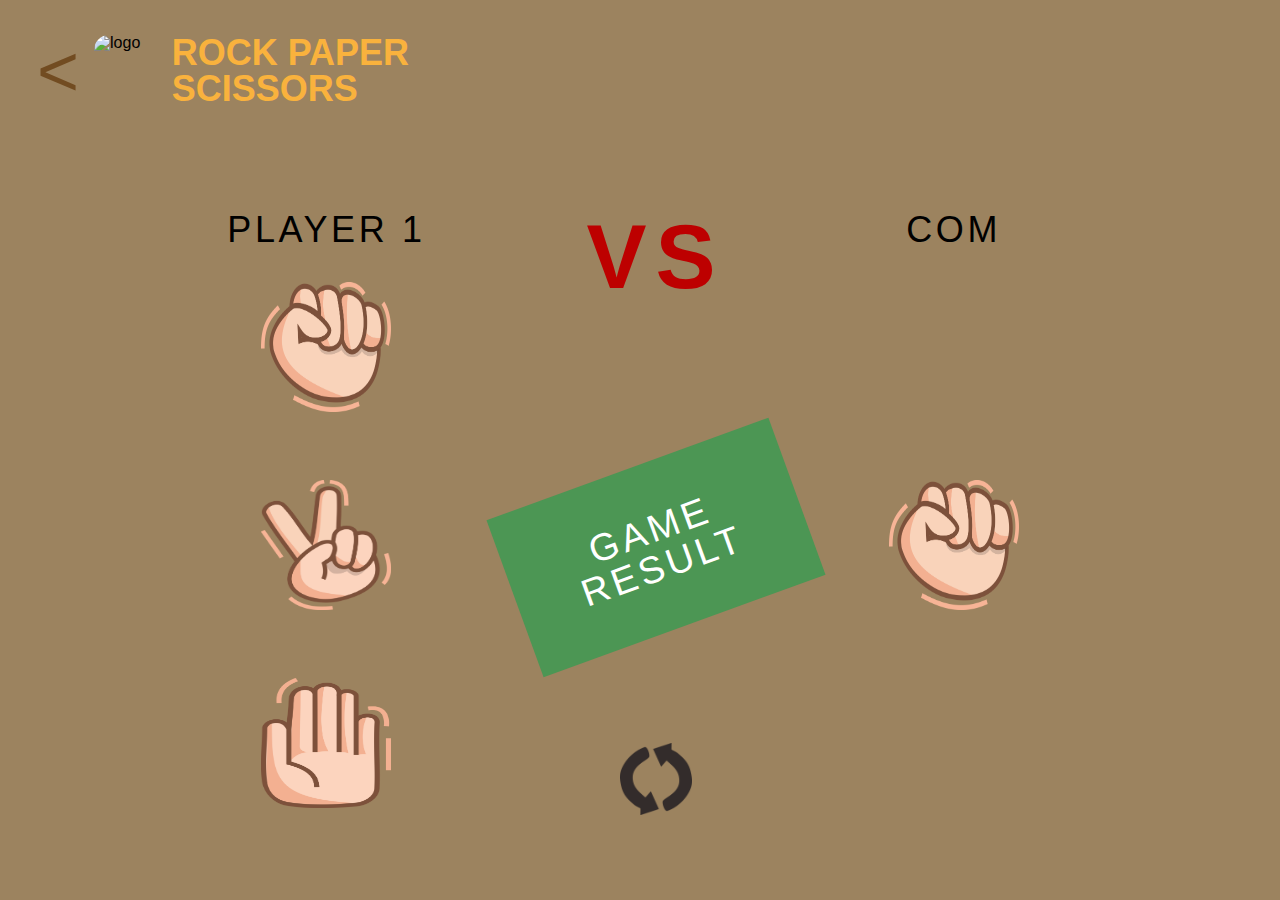
==== RockPaperScissor.html @ be8169e6 "finalize" ====
<!DOCTYPE html>
<html lang="en">

<head>
    <meta charset="UTF-8">
    <meta name="viewport" content="width=device-width, initial-scale=1.0">
    <title>Rock Paper Scissor</title>
    <link rel="stylesheet" href="style2.css">
</head>

<body>
    <nav>
        <a href="">
            <</a> <img src="assets/logo.png" alt="logo">
                <h1>Rock Paper Scissors</h1>

    </nav>

    <div class="container">
        <div class="area-player">
            <h4>PLAYER 1</h4>
            <img src="assets/batu.png" class="batu">

            <img src="assets/gunting.png" class="gunting">

            <img src="assets/kertas.png" class="kertas">
        </div>

        <div class="info">
            <h3>VS</h3>

            <div class="result information">
                <p>GAME RESULT</p>
            </div>


            <img src="/assets/refresh.png" class="refresh-img rotate" alt="refresh">
        </div>

        <div class="area-komputer">
            <h4>COM</h4>
            <img class="img-komputer" src="assets/batu.png">
            <!-- <img src="assets/gunting.png" class="img-komputer">
            <img src="assets/kertas.png" cclass="img-komputer"> -->
        </div>
    </div>
    <script src='script2.js' type="text/javascript"></script>
</body>

</html>
---- style2.css ----
/* http://meyerweb.com/eric/tools/css/reset/ 
   v2.0 | 20110126
   License: none (public domain)
*/

html,
body,
div,
span,
applet,
object,
iframe,
h1,
h2,
h3,
h4,
h5,
h6,
p,
blockquote,
pre,
a,
abbr,
acronym,
address,
big,
cite,
code,
del,
dfn,
em,
img,
ins,
kbd,
q,
s,
samp,
small,
strike,
strong,
sub,
sup,
tt,
var,
b,
u,
i,
center,
dl,
dt,
dd,
ol,
ul,
li,
fieldset,
form,
label,
legend,
table,
caption,
tbody,
tfoot,
thead,
tr,
th,
td,
article,
aside,
canvas,
details,
embed,
figure,
figcaption,
footer,
header,
hgroup,
menu,
nav,
output,
ruby,
section,
summary,
time,
mark,
audio,
video {
    margin: 0;
    padding: 0;
    border: 0;
    font-size: 100%;
    font: inherit;
    vertical-align: baseline;
}
/* HTML5 display-role reset for older browsers */
article,
aside,
details,
figcaption,
figure,
footer,
header,
hgroup,
menu,
nav,
section {
    display: block;
}
body {
    line-height: 1;
}
ol,
ul {
    list-style: none;
}
blockquote,
q {
    quotes: none;
}
blockquote:before,
blockquote:after,
q:before,
q:after {
    content: "";
    content: none;
}
table {
    border-collapse: collapse;
    border-spacing: 0;
}

/* Suwit Jawa 2.0 */

body {
    background: #9c835f;
    font-family: arial;
}

nav {
    display: flex;
    align-items: center;
    padding: 20px 37px;
    width: 40%;
    justify-content: space-between;
}

nav img {
    width: 72px;
    height: 72px;
}

nav a {
    font-size: 72px;
    text-decoration: none;
    color: #724c21;
}

h1 {
    font-size: 36px;
    font-weight: bold;
    text-transform: uppercase;
    color: #f9b23d;
}

.container {
    width: 70%;
    height: 70vh;
    margin: 70px auto 0 auto;
    display: flex;
    justify-content: space-between;
}

.area-player {
    width: 30%;
    height: 100%;
    display: flex;
    flex-direction: column;
    align-items: center;
}

.area-player h4 {
    letter-spacing: 0.1em;
    font-size: 36px;
}

.info {
    width: 30%;
    height: 100%;
    display: grid;
    grid-template-rows: 20% 20% 20% 20% 20%;
}

.info h3 {
    font-size: 90px;
    color: #bd0000;
    letter-spacing: 0.1em;
    font-weight: bold;
    grid-row-start: 1;
    text-align: center;
}

.info img {
    width: 72px;
    height: 72px;
    grid-row-start: 5;
}

.info .result {
    width: 270px;
    height: 137px;
    background: #4c9654;
    letter-spacing: 0.1em;
    color: white;
    padding: 15px;
    display: flex;
    align-items: center;
    justify-content: center;
    grid-row-start: 3;
    margin: 0 auto;
    transform: rotate(-20deg);
    cursor: pointer;
    font-size: 38px;
    text-align: center;
}

.info .result:hover {
    background: #035b0c;
}

.area-komputer {
    width: 30%;
    height: 100%;
    display: flex;
    flex-direction: column;
    align-items: center;
}

.area-komputer h4 {
    letter-spacing: 0.1em;
    font-size: 36px;
}

ul {
    padding-top: 80px;
    padding-left: 25px;
}

li {
    display: inline-block;
    margin: 0 18px;
}

img {
    width: 130px;
    height: 130px;
    margin: auto;
    border-radius: 30px;
    padding: 15px;
}

.batu,
.gunting,
.kertas {
    transition: 0.3s;
    position: relative;
    top: 0;
    cursor: pointer;
}

.batu:hover,
.kertas:hover,
.gunting:hover,
.active {
    background-color: #c4c4c4;
}

.batu:active,
.kertas:active,
.gunting:active {
    top: 2px;
    background-color: #c4c4c4;
}

.rotate {
    -webkit-transform: rotate(-90deg);
    -moz-transform: rotate(-90deg);
    -o-transform: rotate(-90deg);
    -ms-transform: rotate(-90deg);
    transform: rotate(-90deg);
    -webkit-transition: all 0.1s linear;
}

.refresh-img {
    transition-duration: 2s;
}
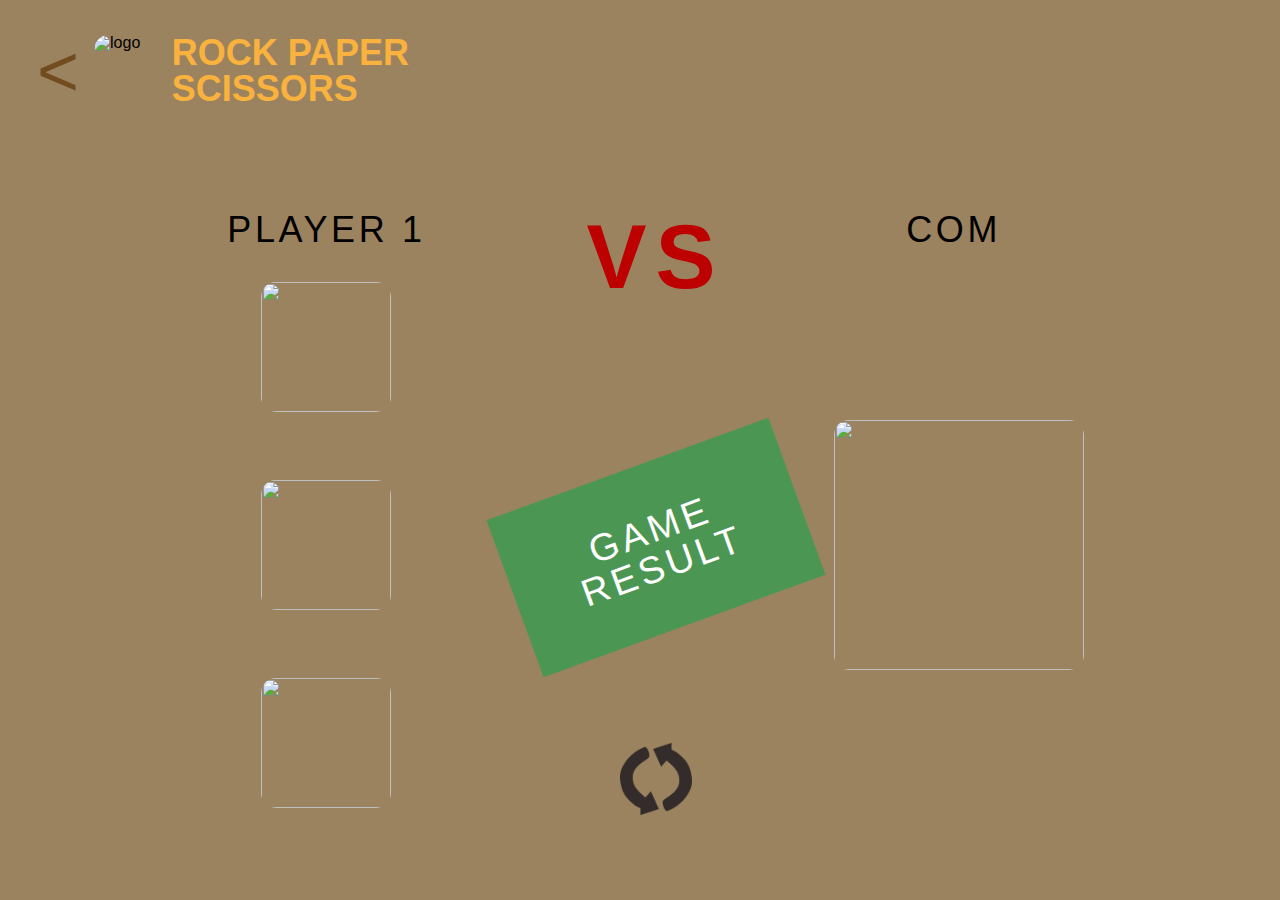
==== commit 9d22cd71: "update" ====
--- a/RockPaperScissor.html
+++ b/RockPaperScissor.html
@@ -19,11 +19,11 @@
     <div class="container">
         <div class="area-player">
             <h4>PLAYER 1</h4>
-            <img src="assets/batu.png" class="batu">
+            <img src="img/batu.png" class="batu">
 
-            <img src="assets/gunting.png" class="gunting">
+            <img src="img/gunting.png" class="gunting">
 
-            <img src="assets/kertas.png" class="kertas">
+            <img src="img/kertas.png" class="kertas">
         </div>
 
         <div class="info">
@@ -39,7 +39,7 @@
 
         <div class="area-komputer">
             <h4>COM</h4>
-            <img class="img-komputer" src="assets/batu.png">
+            <img class="img-komputer" src="img/batu.png">
             <!-- <img src="assets/gunting.png" class="img-komputer">
             <img src="assets/kertas.png" cclass="img-komputer"> -->
         </div>
--- a/style2.css
+++ b/style2.css
@@ -257,6 +257,11 @@
     padding: 15px;
 }
 
+.img-komputer {
+    width: 250px;
+    height: 250px;
+}
+
 .batu,
 .gunting,
 .kertas {
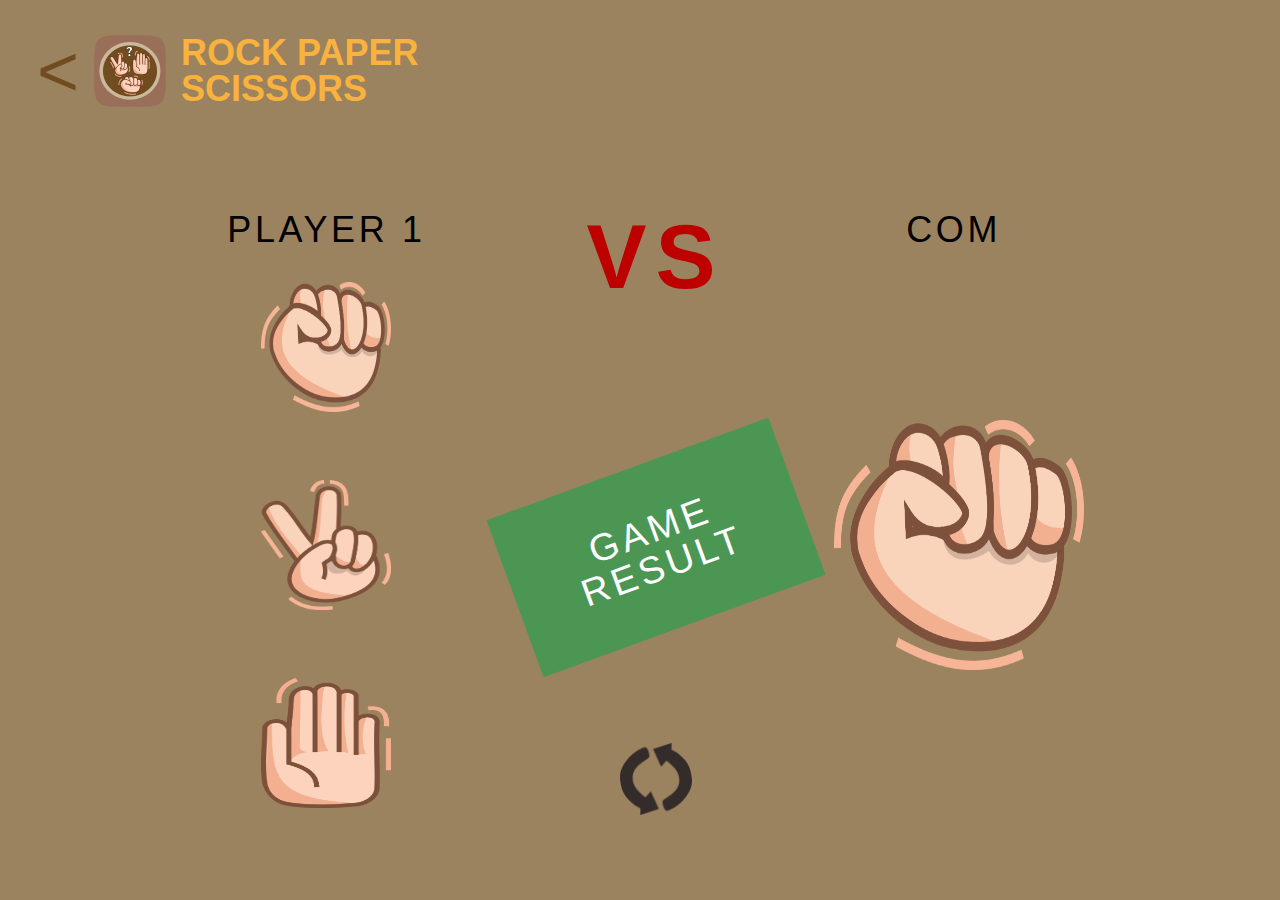
==== commit dad5e5f4: "update image" ====
--- a/RockPaperScissor.html
+++ b/RockPaperScissor.html
@@ -19,11 +19,11 @@
     <div class="container">
         <div class="area-player">
             <h4>PLAYER 1</h4>
-            <img src="img/batu.png" class="batu">
+            <img src="assets/batu.png" class="batu">
 
-            <img src="img/gunting.png" class="gunting">
+            <img src="assets/gunting.png" class="gunting">
 
-            <img src="img/kertas.png" class="kertas">
+            <img src="assets/kertas.png" class="kertas">
         </div>
 
         <div class="info">
@@ -39,7 +39,7 @@
 
         <div class="area-komputer">
             <h4>COM</h4>
-            <img class="img-komputer" src="img/batu.png">
+            <img class="img-komputer" src="assets/batu.png">
             <!-- <img src="assets/gunting.png" class="img-komputer">
             <img src="assets/kertas.png" cclass="img-komputer"> -->
         </div>
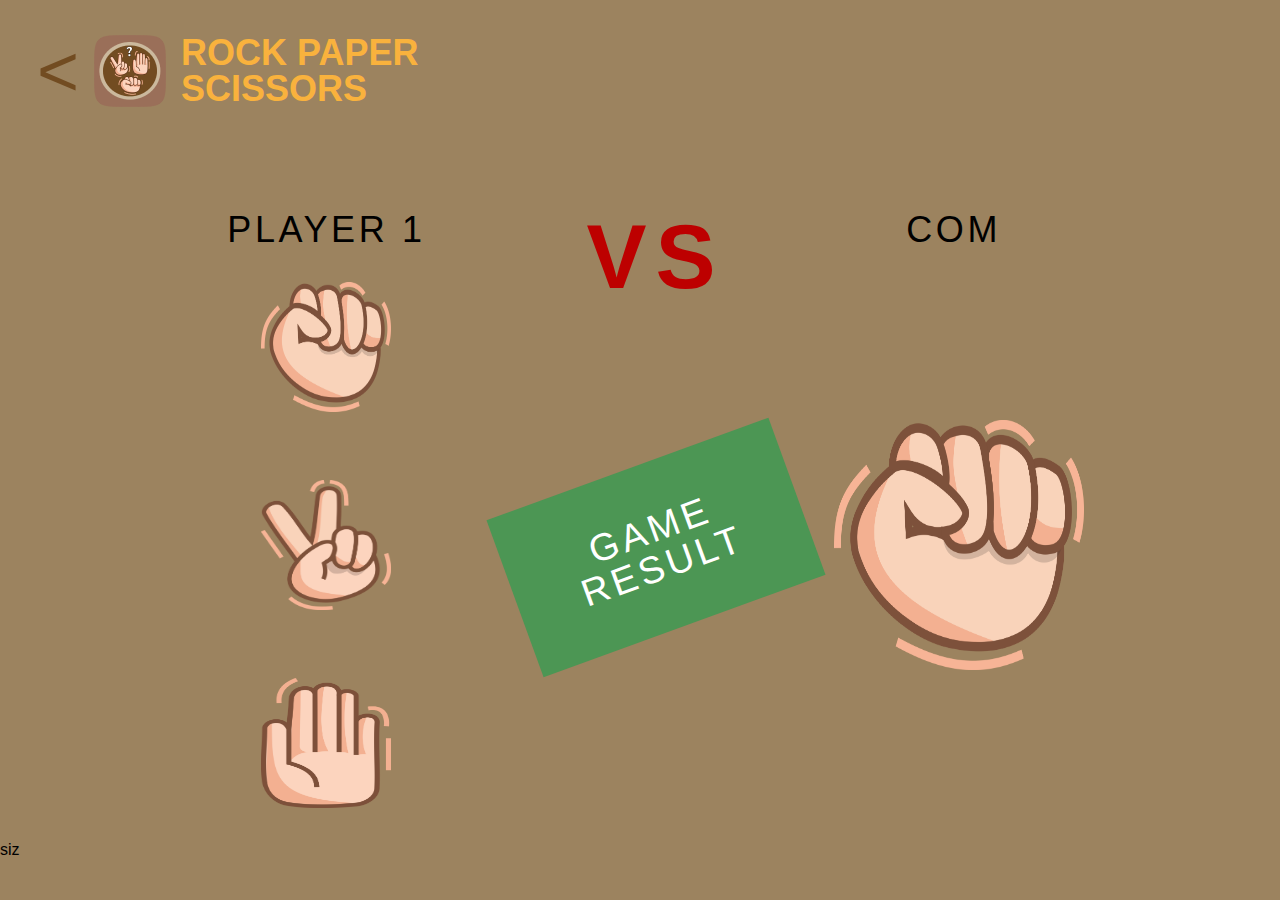
==== commit 6f857c15: "change file name" ====
--- a/RockPaperScissor.html
+++ b/RockPaperScissor.html
@@ -5,7 +5,7 @@
     <meta charset="UTF-8">
     <meta name="viewport" content="width=device-width, initial-scale=1.0">
     <title>Rock Paper Scissor</title>
-    <link rel="stylesheet" href="style2.css">
+    <link rel="stylesheet" href="style.css">
 </head>
 
 <body>
@@ -32,9 +32,6 @@
             <div class="result information">
                 <p>GAME RESULT</p>
             </div>
-
-
-            <img src="/assets/refresh.png" class="refresh-img rotate" alt="refresh">
         </div>
 
         <div class="area-komputer">
@@ -44,7 +41,7 @@
             <img src="assets/kertas.png" cclass="img-komputer"> -->
         </div>
     </div>
-    <script src='script2.js' type="text/javascript"></script>
-</body>
+    <script src='script.js' type="text/javascript"></script>
+</body>siz
 
 </html>--- a/style.css
+++ b/style.css
@@ -0,0 +1,299 @@
+/* http://meyerweb.com/eric/tools/css/reset/ 
+   v2.0 | 20110126
+   License: none (public domain)
+*/
+
+html,
+body,
+div,
+span,
+applet,
+object,
+iframe,
+h1,
+h2,
+h3,
+h4,
+h5,
+h6,
+p,
+blockquote,
+pre,
+a,
+abbr,
+acronym,
+address,
+big,
+cite,
+code,
+del,
+dfn,
+em,
+img,
+ins,
+kbd,
+q,
+s,
+samp,
+small,
+strike,
+strong,
+sub,
+sup,
+tt,
+var,
+b,
+u,
+i,
+center,
+dl,
+dt,
+dd,
+ol,
+ul,
+li,
+fieldset,
+form,
+label,
+legend,
+table,
+caption,
+tbody,
+tfoot,
+thead,
+tr,
+th,
+td,
+article,
+aside,
+canvas,
+details,
+embed,
+figure,
+figcaption,
+footer,
+header,
+hgroup,
+menu,
+nav,
+output,
+ruby,
+section,
+summary,
+time,
+mark,
+audio,
+video {
+    margin: 0;
+    padding: 0;
+    border: 0;
+    font-size: 100%;
+    font: inherit;
+    vertical-align: baseline;
+}
+/* HTML5 display-role reset for older browsers */
+article,
+aside,
+details,
+figcaption,
+figure,
+footer,
+header,
+hgroup,
+menu,
+nav,
+section {
+    display: block;
+}
+body {
+    line-height: 1;
+}
+ol,
+ul {
+    list-style: none;
+}
+blockquote,
+q {
+    quotes: none;
+}
+blockquote:before,
+blockquote:after,
+q:before,
+q:after {
+    content: "";
+    content: none;
+}
+table {
+    border-collapse: collapse;
+    border-spacing: 0;
+}
+
+/* Suwit Jawa 2.0 */
+
+body {
+    background: #9c835f;
+    font-family: arial;
+}
+
+nav {
+    display: flex;
+    align-items: center;
+    padding: 20px 37px;
+    width: 40%;
+    justify-content: space-between;
+}
+
+nav img {
+    width: 72px;
+    height: 72px;
+}
+
+nav a {
+    font-size: 72px;
+    text-decoration: none;
+    color: #724c21;
+}
+
+h1 {
+    font-size: 36px;
+    font-weight: bold;
+    text-transform: uppercase;
+    color: #f9b23d;
+}
+
+.container {
+    width: 70%;
+    height: 70vh;
+    margin: 70px auto 0 auto;
+    display: flex;
+    justify-content: space-between;
+}
+
+.area-player {
+    width: 30%;
+    height: 100%;
+    display: flex;
+    flex-direction: column;
+    align-items: center;
+}
+
+.area-player h4 {
+    letter-spacing: 0.1em;
+    font-size: 36px;
+}
+
+.info {
+    width: 30%;
+    height: 100%;
+    display: grid;
+    grid-template-rows: 20% 20% 20% 20% 20%;
+}
+
+.info h3 {
+    font-size: 90px;
+    color: #bd0000;
+    letter-spacing: 0.1em;
+    font-weight: bold;
+    grid-row-start: 1;
+    text-align: center;
+}
+
+.info img {
+    width: 72px;
+    height: 72px;
+    grid-row-start: 5;
+}
+
+.info .result {
+    width: 270px;
+    height: 137px;
+    background: #4c9654;
+    letter-spacing: 0.1em;
+    color: white;
+    padding: 15px;
+    display: flex;
+    align-items: center;
+    justify-content: center;
+    grid-row-start: 3;
+    margin: 0 auto;
+    transform: rotate(-20deg);
+    cursor: pointer;
+    font-size: 38px;
+    text-align: center;
+}
+
+.info .result:hover {
+    background: #035b0c;
+}
+
+.area-komputer {
+    width: 30%;
+    height: 100%;
+    display: flex;
+    flex-direction: column;
+    align-items: center;
+}
+
+.area-komputer h4 {
+    letter-spacing: 0.1em;
+    font-size: 36px;
+}
+
+ul {
+    padding-top: 80px;
+    padding-left: 25px;
+}
+
+li {
+    display: inline-block;
+    margin: 0 18px;
+}
+
+img {
+    width: 130px;
+    height: 130px;
+    margin: auto;
+    border-radius: 30px;
+    padding: 15px;
+}
+
+.img-komputer {
+    width: 250px;
+    height: 250px;
+}
+
+.batu,
+.gunting,
+.kertas {
+    transition: 0.3s;
+    position: relative;
+    top: 0;
+    cursor: pointer;
+}
+
+.batu:hover,
+.kertas:hover,
+.gunting:hover,
+.active {
+    background-color: #c4c4c4;
+}
+
+.batu:active,
+.kertas:active,
+.gunting:active {
+    top: 2px;
+    background-color: #c4c4c4;
+}
+
+.rotate {
+    -webkit-transform: rotate(-90deg);
+    -moz-transform: rotate(-90deg);
+    -o-transform: rotate(-90deg);
+    -ms-transform: rotate(-90deg);
+    transform: rotate(-90deg);
+    -webkit-transition: all 0.1s linear;
+}
+
+.refresh-img {
+    transition-duration: 2s;
+}
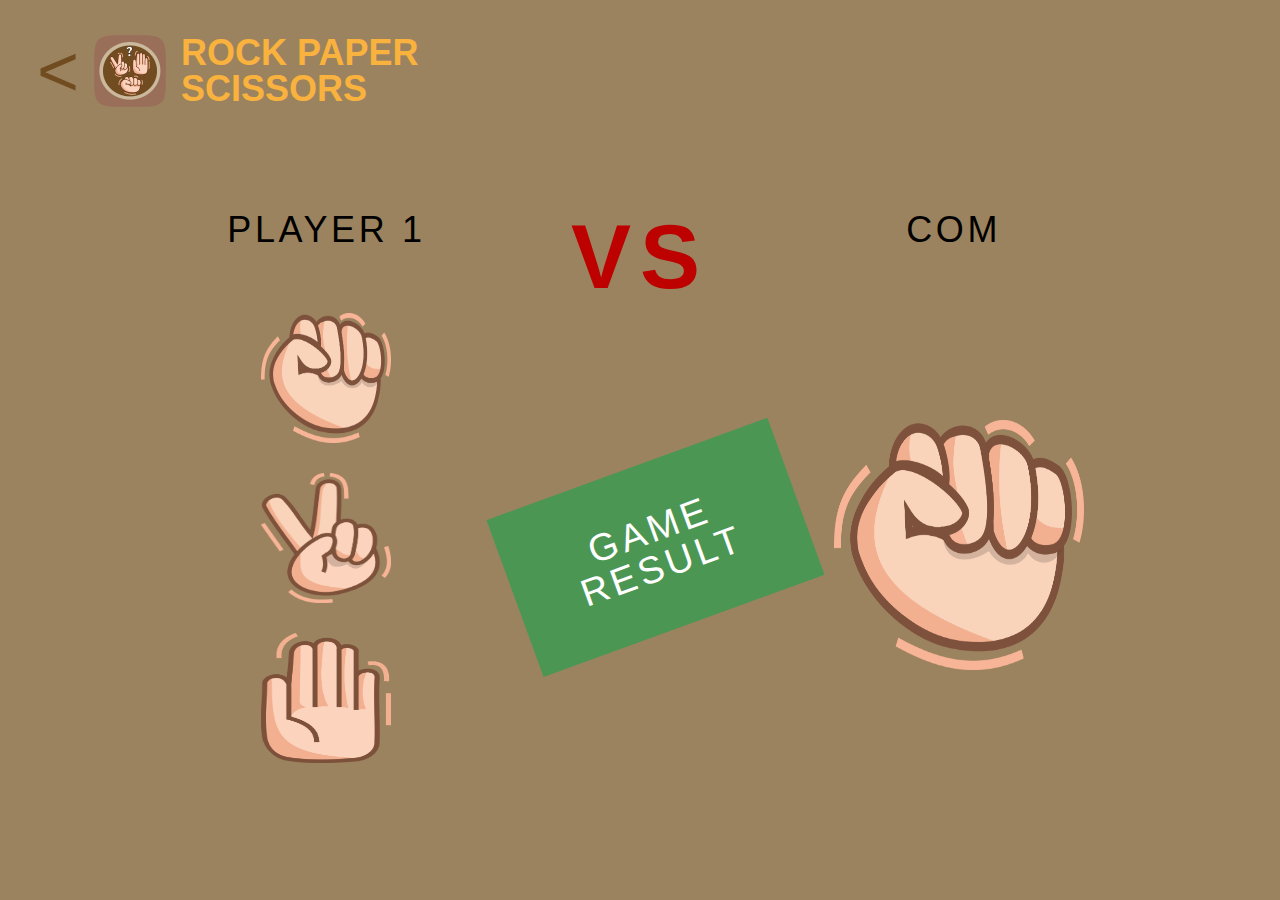
==== commit 316ecc23: "add responsive" ====
--- a/RockPaperScissor.html
+++ b/RockPaperScissor.html
@@ -19,11 +19,11 @@
     <div class="container">
         <div class="area-player">
             <h4>PLAYER 1</h4>
-            <img src="assets/batu.png" class="batu">
-
-            <img src="assets/gunting.png" class="gunting">
-
-            <img src="assets/kertas.png" class="kertas">
+            <div class="img-container">
+                <img src="assets/batu.png" class="batu">
+                <img src="assets/gunting.png" class="gunting">
+                <img src="assets/kertas.png" class="kertas">
+            </div>
         </div>
 
         <div class="info">
@@ -42,6 +42,6 @@
         </div>
     </div>
     <script src='script.js' type="text/javascript"></script>
-</body>siz
+</body>
 
 </html>--- a/style.css
+++ b/style.css
@@ -112,23 +112,6 @@
 ul {
     list-style: none;
 }
-blockquote,
-q {
-    quotes: none;
-}
-blockquote:before,
-blockquote:after,
-q:before,
-q:after {
-    content: "";
-    content: none;
-}
-table {
-    border-collapse: collapse;
-    border-spacing: 0;
-}
-
-/* Suwit Jawa 2.0 */
 
 body {
     background: #9c835f;
@@ -167,6 +150,7 @@
     margin: 70px auto 0 auto;
     display: flex;
     justify-content: space-between;
+    gap: 25px;
 }
 
 .area-player {
@@ -180,6 +164,13 @@
 .area-player h4 {
     letter-spacing: 0.1em;
     font-size: 36px;
+    margin-bottom: 50px
+
+}
+
+.img-container {
+    display: flex;
+    flex-direction: column;
 }
 
 .info {
@@ -205,7 +196,7 @@
 }
 
 .info .result {
-    width: 270px;
+    width: 100%;
     height: 137px;
     background: #4c9654;
     letter-spacing: 0.1em;
@@ -297,3 +288,69 @@
 .refresh-img {
     transition-duration: 2s;
 }
+
+
+@media (max-width: 768px) {
+    nav {
+        width: 90%;
+        padding: 15px;
+    }
+
+    nav h1 {
+        font-size: 24px
+    }
+
+    .container {
+        flex-direction: column;
+        width: 100%;
+    }
+
+    .area-player {
+        flex-direction:column;
+        width: 100%;
+    }
+
+    .area-player h4 {
+        font-size: 20px;
+        margin-bottom: 20px;
+        font-weight:bold;
+    }
+
+    img {
+        width: 70px;
+        height: 70px;
+    }
+
+    .img-container {
+        flex-direction: row;
+    }
+
+    .info {
+        width: 100%;
+    }
+
+    .info h3 {
+        font-size: 40px
+    }
+
+    .info .result {
+        width: 30%;
+        height: 70px;
+        font-size: 24px
+    }
+
+    .area-komputer {
+        width: 100%;
+    }
+
+    .area-komputer h4 {
+        font-size: 20px;
+        margin-top: 20px;
+        font-weight:bold;
+    }
+
+    .img-komputer {
+        width: 150px;
+        height: 150px;
+    }
+}